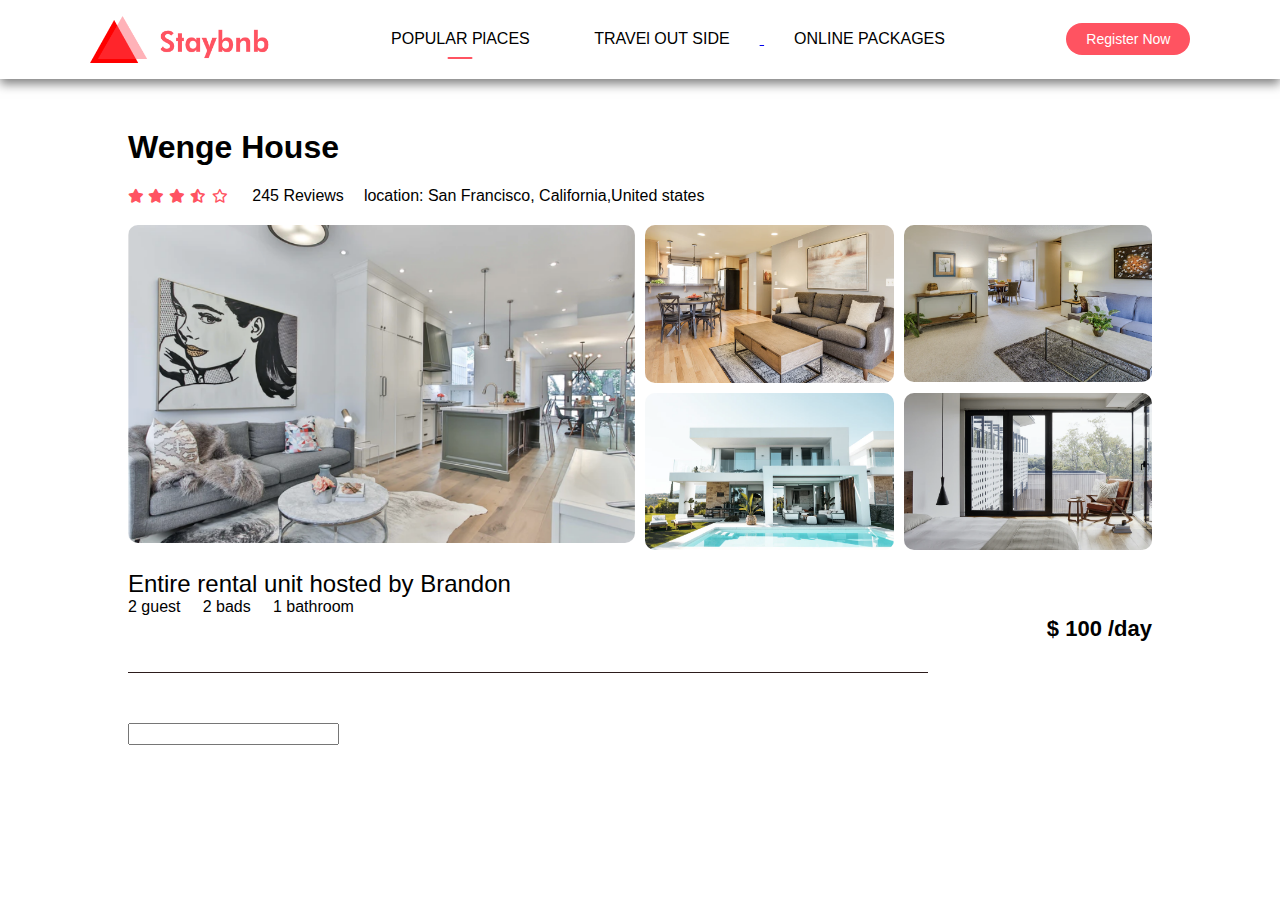
==== house.html @ 7c948ee9 "house.html and css" ====
<!DOCTYPE html>
<html lang="en">

<head>
    <meta charset="UTF-8">
    <meta http-equiv="X-UA-Compatible" content="IE=edge">
    <meta name="viewport" content="width=device-width, initial-scale=1.0">
    <link rel="stylesheet" href="/Css/normalize.css">
    <link rel="stylesheet" href="/Css/all.min.css">
    <link rel="stylesheet" href="/Css/style.css">
    <script src="/js/main.js" defer ></script>
    <title>House-details page-Iron</title> 
</head>
<body>
    <nav id="navBar" class="navbar-white">
        <img src="images/logo-red.png" class="logo" alt="">
        <ul class="nav-links">
            <li><a href="#" class="active">POPULAR PlACES</a></li>
            <li><a href="#">TRAVEl OUT SIDE</li>
            <li><a href="#">ONLINE PACKAGES</a></li>
        </ul>
        <a href="#" class="Register-btn">Register Now</a>
        <i class="fa-solid fa-bars hideBtn" id="hideBtn"></i>
    </nav>
<div class="house-details">
<div class="house-title">
    <h1>Wenge House</h1>
    <div class="row">
        <div>
            <i class="fa fa-star"></i>
            <i class="fa fa-star"></i>
            <i class="fa fa-star"></i>
            <i class="fas fa-star-half-alt"></i>
            <i class="far fa-star"></i>
            <span>245 Reviews</span>  
        </div>
        <div>
            <p>location: San Francisco, California,United states</p>
        </div>
    </div>
</div>
<div class="gallery">
    <div class="gallery-img-1"><img src="images/house-1.png"></div> 
    <div><img src="images/house-2.png"></div> 
    <div><img src="images/house-3.png"></div> 
    <div><img src="images/house-4.png"></div> 
    <div><img src="images/house-5.png"></div> 
</div>
<div class="small-detailes">
    <h2>Entire rental unit hosted  by Brandon</h2>
    <p>2 guest &nbsp; &nbsp; 2 bads &nbsp; &nbsp; 1 bathroom</p>
    <h4>$ 100 /day</h4>
</div>
<hr class="line">
<form class="chech-form">
    <input type="text">
</form>
</div>





</body>
</html>
---- Css/style.css ----
*{
    margin:0;
    padding:0;
    box-sizing:border-box;
    font-family:'poppins',sans-serif;
}

.header{
    background-image:url("../images/banner.png") ;
    min-height: 100vh;
    width: 100%;
    background-size: cover;
    background-position:center ;
}
nav{
    display: flex;
    justify-content: space-between;
    align-items: center;
    flex-direction: row;
    padding:1rem 7% ;
}
.logo{
    width: 180px;
    cursor:pointer ;
}
.nav-links li{
list-style: none;
display:inline-block;
margin:10px 30px;
}
.nav-links li a{
    text-decoration: none ;
    color: #000000;
}
.Register-btn{
    background:#ff5361;
    color:#000000;
    padding: 8px 20px;
    border-radius: 20px;
    text-decoration: none;
    font-size: 14px;
}
.container{
    padding: 0 7%;
}
.header h1{
    font-size: 4vw;
    font-weight: 500;
    color: #fff;;
    text-align: center;
    padding-top: 22%;
}
.search-bar{
    background: #fff;
    width:70% ;
    margin: 30px;
    padding:6px 10px 6px 30px;
    border-radius:50px;
    margin-left: 15%;
}
.search-bar form{
display: flex;
align-items: center;
flex-direction: wrap;
}
.search-bar form input{
    display: block;
    border: 0;
    outline: none;
    background: transparent;
}
.search-bar form button{
    background:#ff5361 ;
    width: 55px;
    height: 55px;
    border-radius: 50%;
    border: 0;
    outline: none;
}
.location-input{
    flex: 1;

}
.search-bar form label{
    font-weight: 3rem;
}
/*-----exclusives----*/
.sub-title{
    margin: 50px 0 20px;
    font-size: 2.2vw;
    font-weight: 500;
    color: #333;

}
.exclusives{
display: grid;
grid-template-columns: repeat(auto-fit,minmax(250px,3fr));
grid-gap: 30px;

}
.exclusives div img{
    width: 100%;
    border-radius: 20px;
}
.exclusives div{
position: relative;
}
.exclusives div span {
  position: absolute;
  top: 50%;
  left: 50%;  
  transform: translate(-50%, -50%);
  text-align: center;
  color: #fff;
  font-size: 1rem;
}
/*-----trending-places---*/
.trending{
    display: grid;
grid-template-columns: repeat(auto-fit,minmax(250px,3fr));
grid-gap: 30px;
margin-bottom: 30px;
}
.trending div img{
    width: 100%;
    border-radius: 10px;
}
.trending h3{
    font-weight: 600;
    margin-top: 10px;
}
/*----call to action---*/
.cta{
    margin: 80px 0;
    background-image: linear-gradient(to right, #3f2321, transparent) ,url(../images/banner-2.png);
    background-position: center;
    border-radius: 10px;
    padding: 5%;
    color: #fff;
}
.cta h3{
    font-size: 4vw;
    line-height: 5.3vw;
    font-weight: 500;
}
.cta p{
    font-size: 1.5rem;
    margin:10px 0;
}
.cta-btn{
    background:#ff5361 ;
    color: #fff;
    text-decoration: none;
    padding: 12px 30px;
    border-radius: 10px;
    margin-top: 20px;
    display: inline-block;
}
/*---travellers stories--*/

.stories{
    display: grid;
    grid-template-columns: repeat(auto-fit,minmax(250px,3fr));
    grid-gap: 30px;
    margin-bottom: 30px;
    }
    .stories div img {
        width: 100%;
        border-radius: 10px;
    }
    .stories div{
        position: relative;
        text-align: center;
    }
    .stories p{
        width: 80%;
        position: absolute;
        top: 50%;
        left: 50%;
        transform: translate(-50%,-50%);
        color: #fff;
        font-size: 1.5rem;
    }
    .Start-btn{
        text-decoration:none ;
        background: #ff5361;
        color: #fff;
        width:50%;
        max-width: 350px;
        display:block;
        margin: 60px auto;
        padding: 15px;
        border-radius: 30px;
        font-size: 25px;
        font-weight:5% ;
        text-align: center;
    }
    
/*------about-msg-----*/
.about-msg{
    text-align: center;
    margin: 80px 0;
    color: #333;
    font-size: 17px;
}
.about-msg h2{
    font-size: 28px;
    margin-bottom: 30px;
    font-weight: 500;
}
/*-----footer---*/
.footer{
margin: 80px 0 10px;
text-align: center;
}
.footer a{
    text-decoration: none;
    color: #999;
    font-size: 2rem;
    margin: 0 10px;
}
.footer hr{
    background: #999;
    height:1px;
    width: 100%;
    margin:20px 0;
}
.footer p{
    padding-bottom: 15px;
}
.active{
    position:relative;
}
.active::after{
    content: '';
    background: #ff5361;
    width: 25px;
    height: 2px;
    position: absolute;
    left: 50%;
    transform: translateX(-50%);
    bottom: -12px;
    border-radius: 2px;
}
nav .fa-bars{
    display: none;
}
/*---for small screen devices---*/
@media only screen and (max-width:700px){
    .logo{
        position: fixed;
        top: 4%;
        left: 7%;
    }
    nav{
        position: fixed;
        top:0 ;
        z-index: 100;
        display: inline-block;
        width: 100%;
        padding: 100px 7% 0;
        background: #ff5361;
        text-align: right;
        max-height: 100px;
        overflow: hidden;
        transition: max-height 0.5s;
    }
    nav .nav-links li {
        margin: 10px 0;
        display: block;
    }
    .Register-btn{
        margin: 15px 0 30px;
        display: inline-block;
    }
    nav .fa-bars{
        display: block;
        position: fixed;
        top: 4%;
        right: 7%;
        color: #fff;
        font-size: 28px;
    }
    .hideBtn{
        color: #000 !important;
    }
    .active::after{
        background:#fff;
        left: -40px;
        transform: translate(0, 50%);
        bottom: 50%;
    }
.hidemenu{
    max-height: 300px;
}
.header h1{
    padding-top: 200px;
    font-size: 7vw;
}
.search-bar{
    margin: 30px auto;
    padding: 20px 10px 30px;
    border-radius: 5px;
    width: 90%;
    position: relative;
}
.search-bar form{
    display: block;
}
.search-bar form input{
    border-bottom: 1px  solid #ff5361;
    width: 10%;
    margin-bottom:20px;
    margin-top: 10px;
    padding-bottom: 10px;
}
.search-bar form button{
    position: absolute;
    bottom: 0;
    left: 50%;
    transform: translate(-50%);

}
.sub-title{
    font-size: 6vw;
}
.cta{
    padding: 15% 5%;
}
.cta h3{
    font-size: 7vw;
    line-height: 8vw;
}.cta p{
    font-size: 14px;
}
.cta-btn{
    padding: 6px 15px;
    border-radius: 4px;
    margin-top: 10px;
    font-size: 14px;
}
.stories p{
    font-size: 22px;
}
.about-msg{
    font-size: 15px;
}

}
/*------listing page-----*/
.navbar-white{
    background: #fff;
    box-shadow: 0 5px 10px rgba(0,0,0,0.5 );
}
.navbar-white .nav-links li a{
    color: #000000;
}
.navbar-white .Register-btn{
    background:#ff5361;
    color: #fff;
}
nav  .navbar-white .fa-bars{
    color: #000;
}
.navbar-white .active::after{
    background: #ff5361;
}
.list-container{
    margin-top: 60px;
    display: flex;
    flex-wrap: wrap;
    justify-content: space-between;
}
.left-col{
    flex-basis: 70%;
}
.right-col{
    flex-basis: 25%;
}
.left-col h1{
    color: #333;
    font-weight: 600;
    margin-bottom:30px ;
}
.house{
    display: flex;
    justify-content: space-between;
    flex-wrap: wrap;
    padding: 30px 0;
    border-top: 1px solid #ccc;
}
.house-img{
    flex-basis: 40%;
}
.house-info{
    flex-basis: 58%;
    color: #555;
}
.house-img img{
    width: 100%;
    border-radius: 12px;
}
.house-info h3{
    font-weight: 600;
    color: #333;
    font-size: 22p;
    margin: 4px 0;
}
.house-info i{
    color: #ff5361;
    font-size: 18px;
    margin: 10px 1px;
}
.house-price{
    text-align: right;
}
.house-price h4{
    font-size: 20px;
}
.house-price h4 span{
    font-size: 16px;
    font-weight: 500;
}
.sidebar{
    border: 1px solid #999;
    padding: 30px 10px;
    margin-top: 30px;
    width: 80%;
}
.sidebar h2{
    font-weight: 500;
}
.sidebar h3{
    font-weight: 500;
    margin: 20px 0 10px;
}
.Filters{
    display: flex;
    align-items: center;
    color: #555;
    margin-bottom: 10px;
}
.Filters p{
    flex: 1;
}
.Filters input{
    margin-right: 15px;
    cursor: pointer;
}
.sidebar-link{
    text-align: right;
    margin-bottom: 10px;
    margin: 20px 0;
}
.sidebar-link a{
    text-decoration: none;
    border-radius: 100px;
    width: auto;
    padding: 6px 1px;
    background-color: #ff5361;
    color: #fff;
}
.padinatio{
    display: flex;
align-items: center;
justify-content: center;
margin: 10px 0;

}
.right-arrow{
    transform: rotate(180deg);
}
.padinatio span{
    border-radius: 50px;
    cursor: pointer;
    text-align: center;
    width: 10%;
    height: 4%;
    margin: 10px 0px;
    font-size:1.5rem ;
}
.padinatio .current{
background: #333;
color: #fff;
aspect-ratio: 1;
height:0.5em ;
width: 1rem;
padding:1.5rem ;
margin-left:3%;
font-size:1.5rem ;
display: flex;
justify-content: center;
align-items: center;
}
.img-shm{
    width: 2rem;
}

@media only screen and (max-width: 700px){
    .list-container{
        margin-top:150px;
    }
    .left-col, .right-col, .house-img, .house-info{
        flex-basis: 100%;
    }
}
/*--------house-details page---*/
.house-details{
    padding:0 10%;
}
.house-title{
    margin-top:50px;
}
.house-title h1{
    font-weight: 600;
}
.house-title .row{
    display: flex;
    flex-wrap: wrap;
    align-items: center;
    margin: 10px 0;
}
.house-title span{
    margin: 0 20px;
}
.house-title i{
    color: #ff5361;
    font-size: 14px;
}
.gallery{
    display: grid;
    grid-gap:10px;
    grid-template-areas: 'first first . .' 'first first . .';
    margin: 20px 0; 
}
.gallery div img{
    width: 100%;
    display: block;
    border-radius: 10px;
}
.gallery-img-1{
    grid-area: first;
}
.small-detailes h2{
font-weight: 500;
}
.small-detailes h4{
    text-align: right;
    font-size: 22px;
}
.line{
    border: 0;
    height: 1px;
    background: #2c1c1c;
    width: 100%;
    max-width: 800px;
    margin: 30px 0 50px;
}
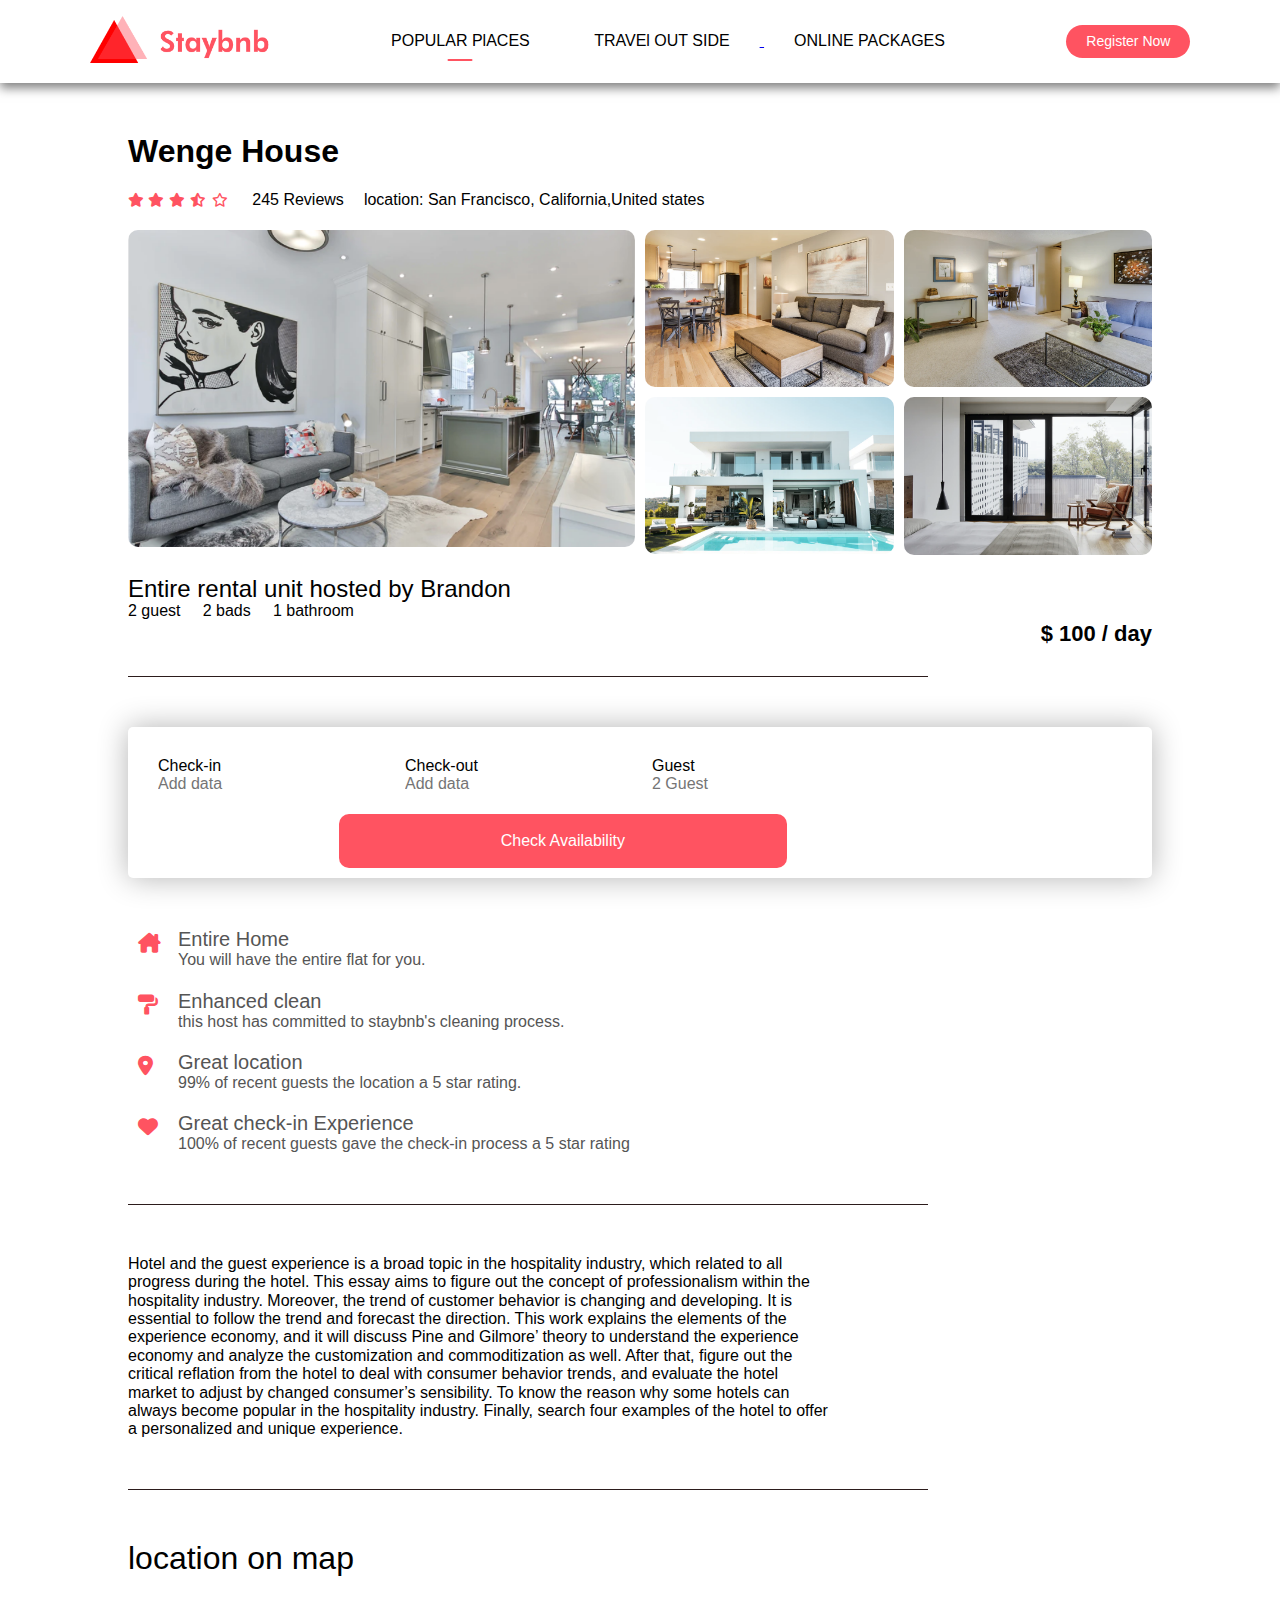
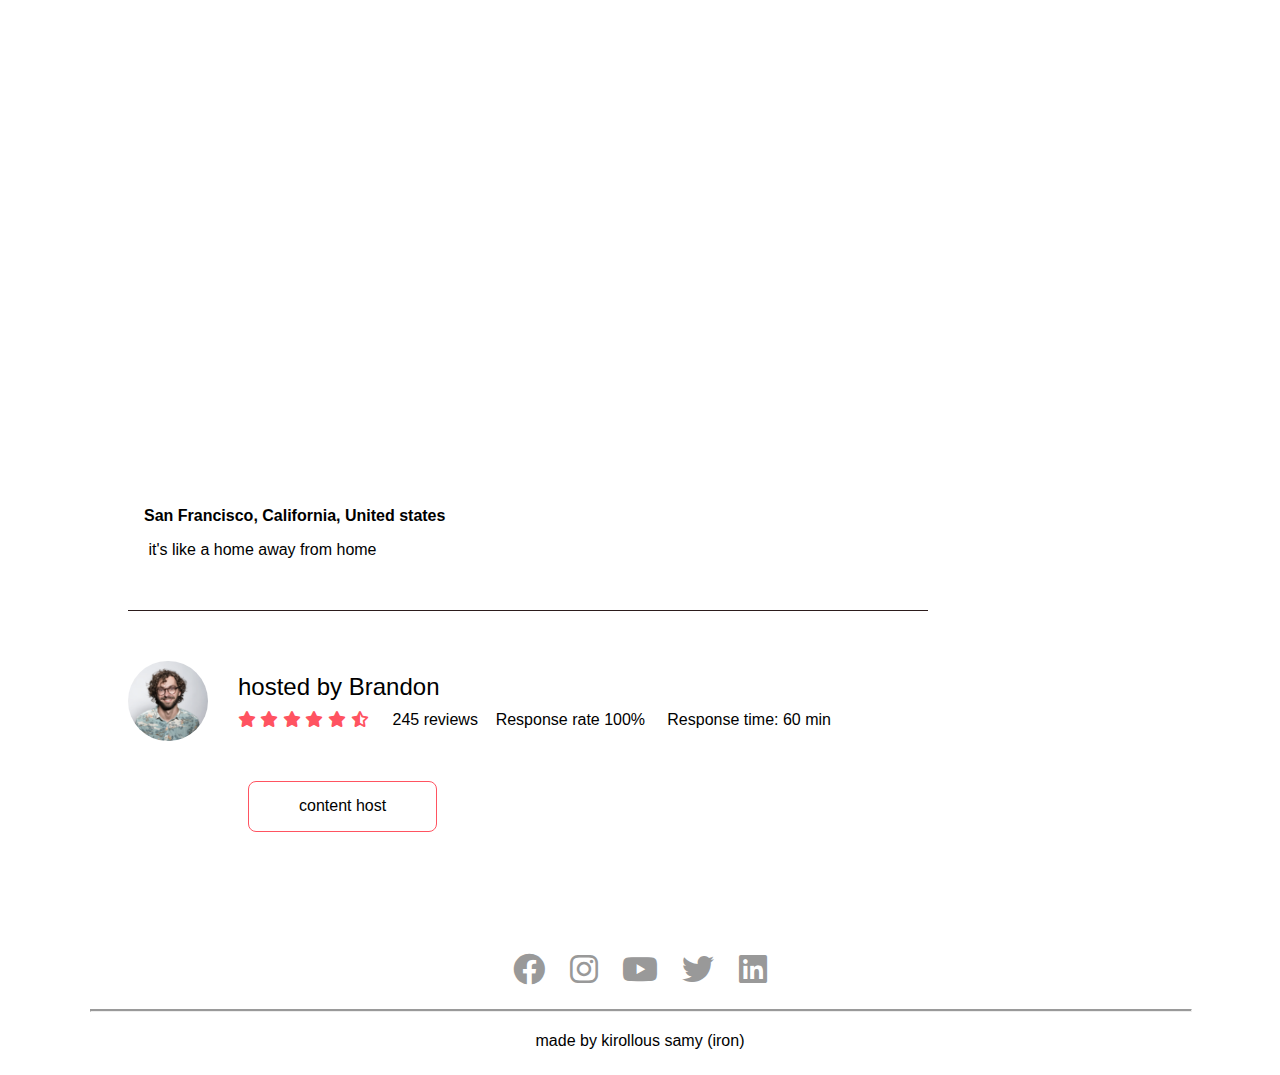
==== commit 0326c80b: "anther update in html and css" ====
--- a/house.html
+++ b/house.html
@@ -13,11 +13,13 @@
 </head>
 <body>
     <nav id="navBar" class="navbar-white">
+        <a href="index.html">
         <img src="images/logo-red.png" class="logo" alt="">
+    </a>
         <ul class="nav-links">
             <li><a href="#" class="active">POPULAR PlACES</a></li>
             <li><a href="#">TRAVEl OUT SIDE</li>
-            <li><a href="#">ONLINE PACKAGES</a></li>
+            <li><a href="listing.html">ONLINE PACKAGES</a></li>
         </ul>
         <a href="#" class="Register-btn">Register Now</a>
         <i class="fa-solid fa-bars hideBtn" id="hideBtn"></i>
@@ -49,13 +51,99 @@
 <div class="small-detailes">
     <h2>Entire rental unit hosted  by Brandon</h2>
     <p>2 guest &nbsp; &nbsp; 2 bads &nbsp; &nbsp; 1 bathroom</p>
-    <h4>$ 100 /day</h4>
+    <h4>$ 100 / day</h4>
 </div>
 <hr class="line">
 <form class="chech-form">
-    <input type="text">
+    <div>
+        <label>Check-in</label>
+        <input type="text" placeholder="Add data"> 
+    </div>
+    <div>
+        <label>Check-out</label>
+        <input type="text" placeholder="Add data"> 
+    </div>
+    <div class="guest-field">
+        <label>Guest</label>
+        <input type="text" placeholder="2 Guest"> 
+    </div>
+    <button type="submit">Check Availability</button>
 </form>
+
+<ul class="details-list">
+    <li><i class="fa-sharp fa-solid fa-house-chimney"></i>Entire Home 
+        <span> You will have the entire flat for you.</span>
+    </li>
+    <li><i class="fa-solid fa-paint-roller"></i>Enhanced clean
+        <span> this host has committed to staybnb's cleaning process. </span>
+    </li>
+    <li><i class="fa-solid fa-location-dot"></i>Great location 
+        <span> 99% of recent guests the location a 5 star rating.</span>
+    </li>
+    <li><i class="fa-solid fa-heart"></i>Great check-in Experience 
+        <span>100% of recent guests gave the check-in process a 5 star  rating</span>
+    </li>
+</ul>
+
+<hr class="line">
+
+<p class="home-desc">Hotel and the guest experience is a broad topic in the hospitality industry,
+     which related to all progress during the hotel.
+      This essay aims to figure out the concept of professionalism within the hospitality industry.
+       Moreover, the trend of customer behavior is changing and developing.
+        It is essential to follow the trend and forecast the direction. 
+        This work explains the elements of the experience economy, 
+        and it will discuss Pine and Gilmore’ theory to understand the experience economy and analyze the customization
+         and commoditization as well. After that, figure out the critical reflation from the hotel to deal with consumer
+          behavior trends, and evaluate the hotel market to adjust by changed consumer’s sensibility.
+           To know the reason 
+          why some hotels can always become popular in the hospitality industry. Finally,
+     search four examples of the hotel to offer a personalized and unique experience.</p>
+
+     <hr class="line">
+
+<div class="map"> 
+    <h3>location on map </h3>
+    <iframe src="https://www.google.com/maps/embed?pb=!1m18!1m12!1m3!1d50470.02982613711!2d-122.
+    47879946861185!3d37.757760688649945!2m3!1f0!2f0!3f0!3m2!1i1024!2i768!4f13.
+    1!3m3!1m2!1s0x80859a6d00690021%3A0x4a501367f076adff!2sSan%20Francisco%2C%20CA%2C%20USA!5e0!3m2!1sen!2seg!
+    4v1683654641521!5m2!1sen!2seg" width="600" height="450" style="border:0;" allowfullscreen="" loading="lazy" 
+    referrerpolicy="no-referrer-when-downgrade"></iframe>
+<b>San Francisco, California, United states</b>
+<p>it's like a home away from home</p>
 </div>
+
+<hr class="line">
+<div class="host">
+    <img src="images/host.png">
+    <div>
+        <h2>hosted by Brandon</h2>
+        <p><span>
+            <i class="fa fa-star"></i>
+            <i class="fa fa-star"></i>
+            <i class="fa fa-star"></i>
+            <i class="fa fa-star"></i>
+            <i class="fa fa-star"></i>
+            <i class="fas fa-star-half-alt"></i>
+             
+        </span>&nbsp;  &nbsp; 245 reviews&nbsp;  &nbsp; Response rate 100%   &nbsp; &nbsp; Response time: 60 min</p>
+    </div>
+</div>
+<a href="#" class="Content-host">content host</a>
+</div>
+<div class="container">
+
+
+                    <footer class="footer">
+                        <a href="http://facebook.com/"><i class="fa-brands fa-facebook"></i></a>
+                        <a href="http://instagram.com/"><i class="fa-brands fa-instagram"></i></a>
+                        <a href="http://youtube.com/"><i class="fa-brands fa-youtube"></i></a>
+                        <a href="http://twitter.com/"><i class="fa-brands fa-twitter"></i></a>
+                        <a href="http://linkedin.com/"><i class="fa-brands fa-linkedin"></i></a>
+                        <hr>
+                        <p>made by kirollous samy (iron)</p>
+                </footer>
+                </div>
 
 
 
--- a/Css/style.css
+++ b/Css/style.css
@@ -556,30 +556,190 @@
     max-width: 800px;
     margin: 30px 0 50px;
 }
-
-
-
-
-
-
-
-
-
-
-
-
-
-
-
-
-
-
-
-
-
-
-
-
-
-
-
+.chech-form{
+    margin: 30px 0;
+    background: #fff;
+    box-shadow: 0 0 30px  rgba(0, 0 ,0 ,0.3);
+    border-radius: 5px;
+    display: flex;
+    flex-wrap: wrap;
+    align-items: center;
+    padding: 10px 10px ;
+}
+.chech-form label{
+    display:block ;
+}
+.chech-form div{
+    padding: 20px;
+}
+.chech-form input{
+    background: transparent;
+    border:0 ;
+    outline: none;
+}
+.chech-form button{
+    background:#ff5361;
+    border: 0;
+    outline: none;
+    color: #fff;
+    padding: 18px;
+    width: 28rem;
+    border-radius: 10px;
+    font-size: 16px;
+    margin-left: 20%;
+}
+.details-list{
+    list-style: none;
+    margin: 50px 0;
+}
+.details-list li{
+    margin-left:50px;
+    font-size: 20px;
+    font-weight: 500;
+    margin-bottom: 20px;
+    color: #555;
+    position: relative;
+}
+.details-list li span{
+    display: block;
+    font-weight: 400;
+    font-size:16px; 
+}
+.details-list li i{
+    position: absolute;
+    top: 5px;
+    left: -40px;
+    color: #ff5361;
+}
+.home-desc{
+    max-width: 700px;
+    margin-bottom: 50px;
+}
+.map{
+    margin:50px 0;
+}
+.map iframe{
+width: 100%;
+margin-bottom: 30px;
+}
+.map h3{
+    font-size: 2rem;
+    font-weight: 500;
+    margin-bottom: 30px;
+}
+.map b{
+    display: block;
+    margin: 16px;
+}
+.map p{
+    margin-left: 2%;
+}
+.host{
+    display: flex;
+    align-items: center;
+}
+.host img{
+    width: 80px;
+    border-radius: 50%;
+    margin-right: 30px;
+}
+.host h2{
+    margin-bottom: 10px;
+    font-weight: 500;
+}
+.host i{
+    color: #ff5361;
+}
+.Content-host{
+    display: inline-block;
+    text-decoration: none;
+    color: #000;
+    margin: 40px 0 40px 120px;
+    padding: 15px 50px;
+    border: 1px solid #ff5361;
+    border-radius: 8px;
+}
+/*----media query for house details page------*/
+@media only screen and (max-width:700px){
+    .house-details{
+        margin-top: 150px;
+    }
+    .row p{
+        margin-top:10px;
+    }
+    .gallery{
+        grid-template-areas: 'first first' '. .' '. .';
+    }
+    .small-detailes h2{
+        font-size: 20px;
+        margin-top:24px;
+    }
+    .small-detailes h4{
+        text-align: left;
+        margin: 10px 0;
+        font-size: 18px;
+    }
+    .chech-form{
+        padding: 10px 30px;
+    }
+    .chech-form div{
+        padding: 20px 0;
+        width:100%;
+    }
+    .chech-form input{
+        border-bottom: 1px solid #ccc;
+        width: 100%;
+        padding-bottom:5px ;
+    }
+    .chech-form button{
+     text-align: center;
+     justify-content: center;
+     margin-right: 14%;
+}
+.host{
+    display: block;
+    line-height: 28px;
+}
+
+}
+
+
+
+
+
+
+
+
+
+
+
+
+
+
+
+
+
+
+
+
+
+
+
+
+
+
+
+
+
+
+
+
+
+
+
+
+
+
+
+
+
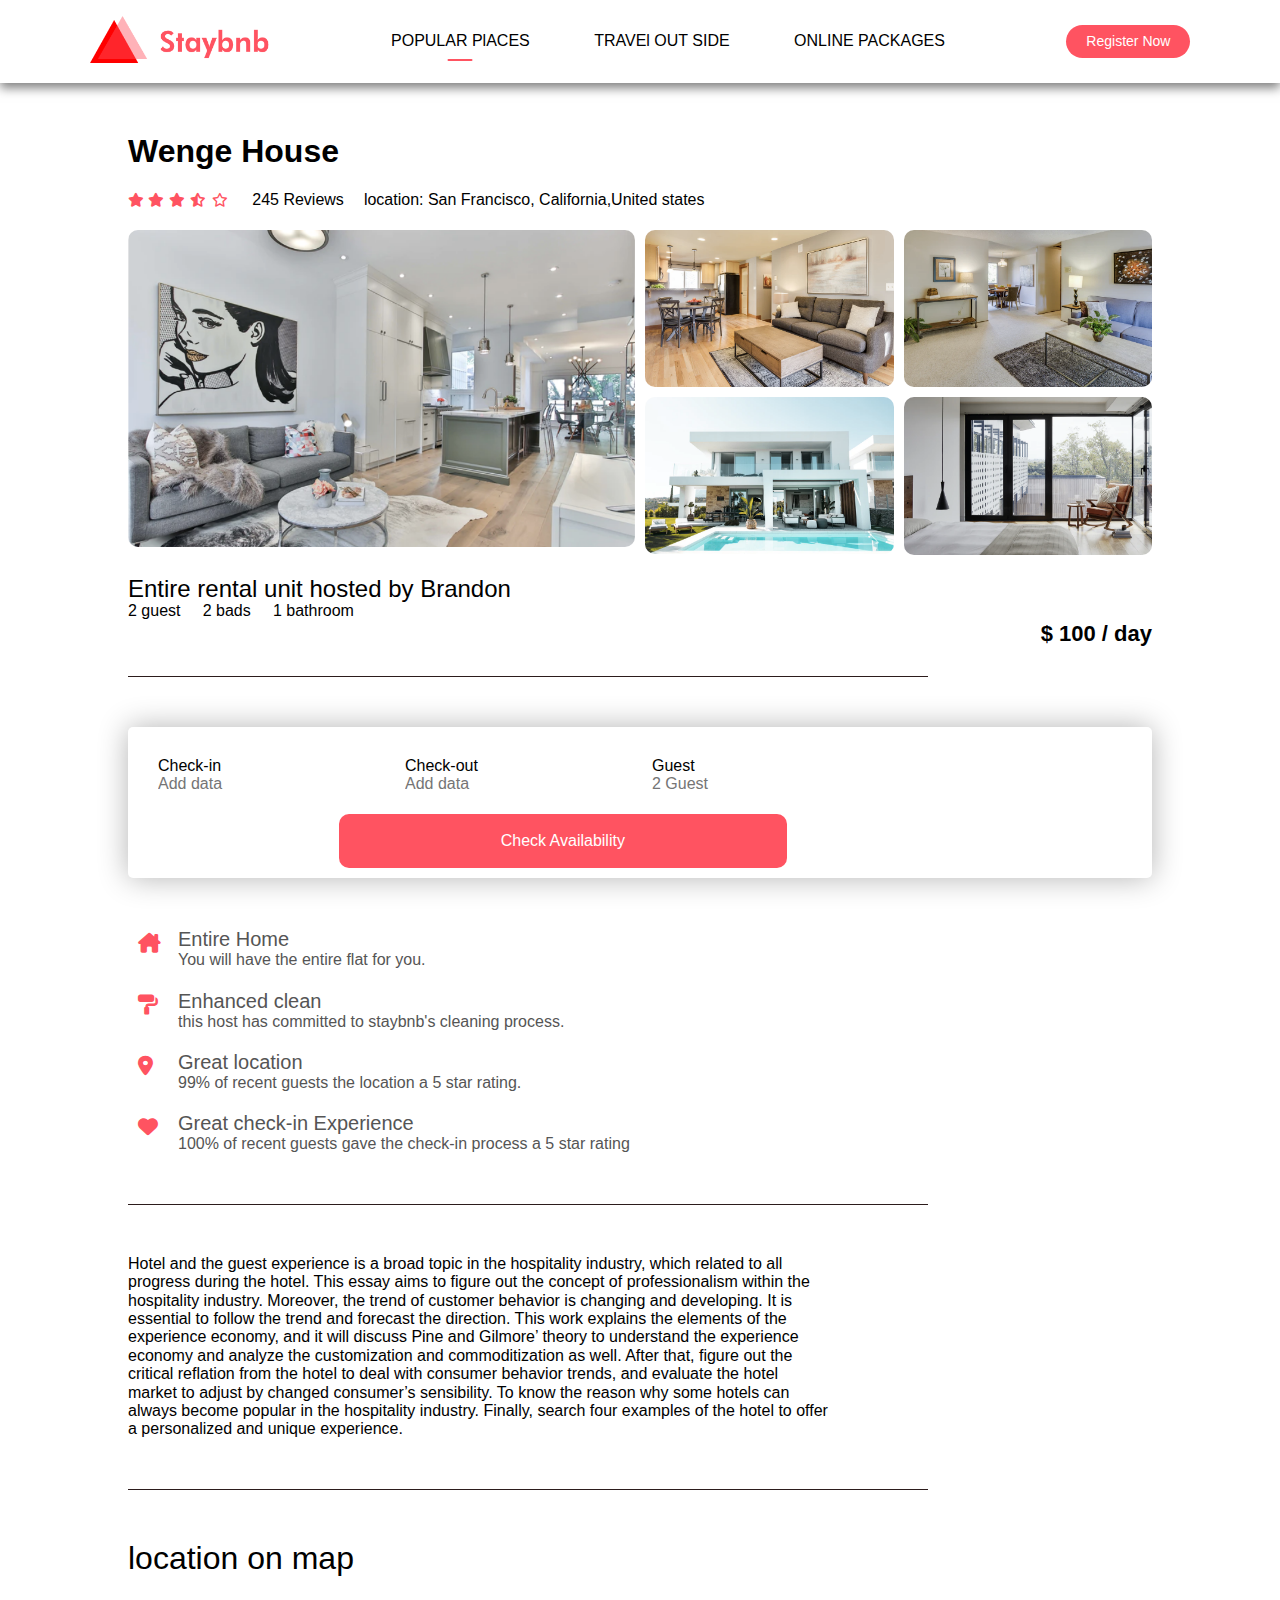
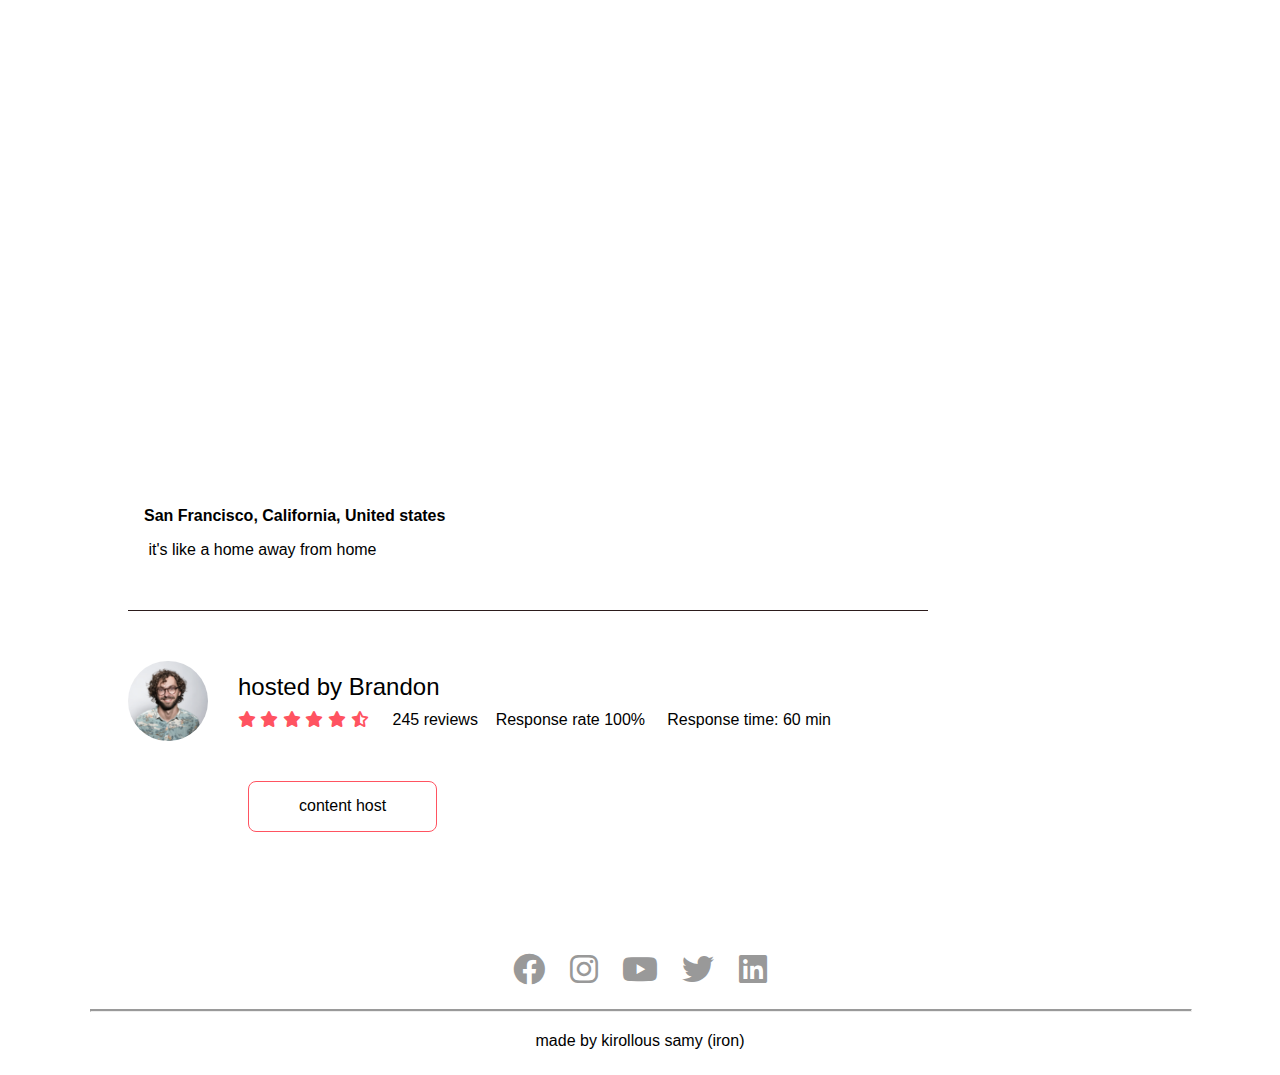
==== commit 261a048c: "Update HTml" ====
--- a/house.html
+++ b/house.html
@@ -18,7 +18,7 @@
     </a>
         <ul class="nav-links">
             <li><a href="#" class="active">POPULAR PlACES</a></li>
-            <li><a href="#">TRAVEl OUT SIDE</li>
+            <li><a href="house.html">TRAVEl OUT SIDE</a></li>
             <li><a href="listing.html">ONLINE PACKAGES</a></li>
         </ul>
         <a href="#" class="Register-btn">Register Now</a>
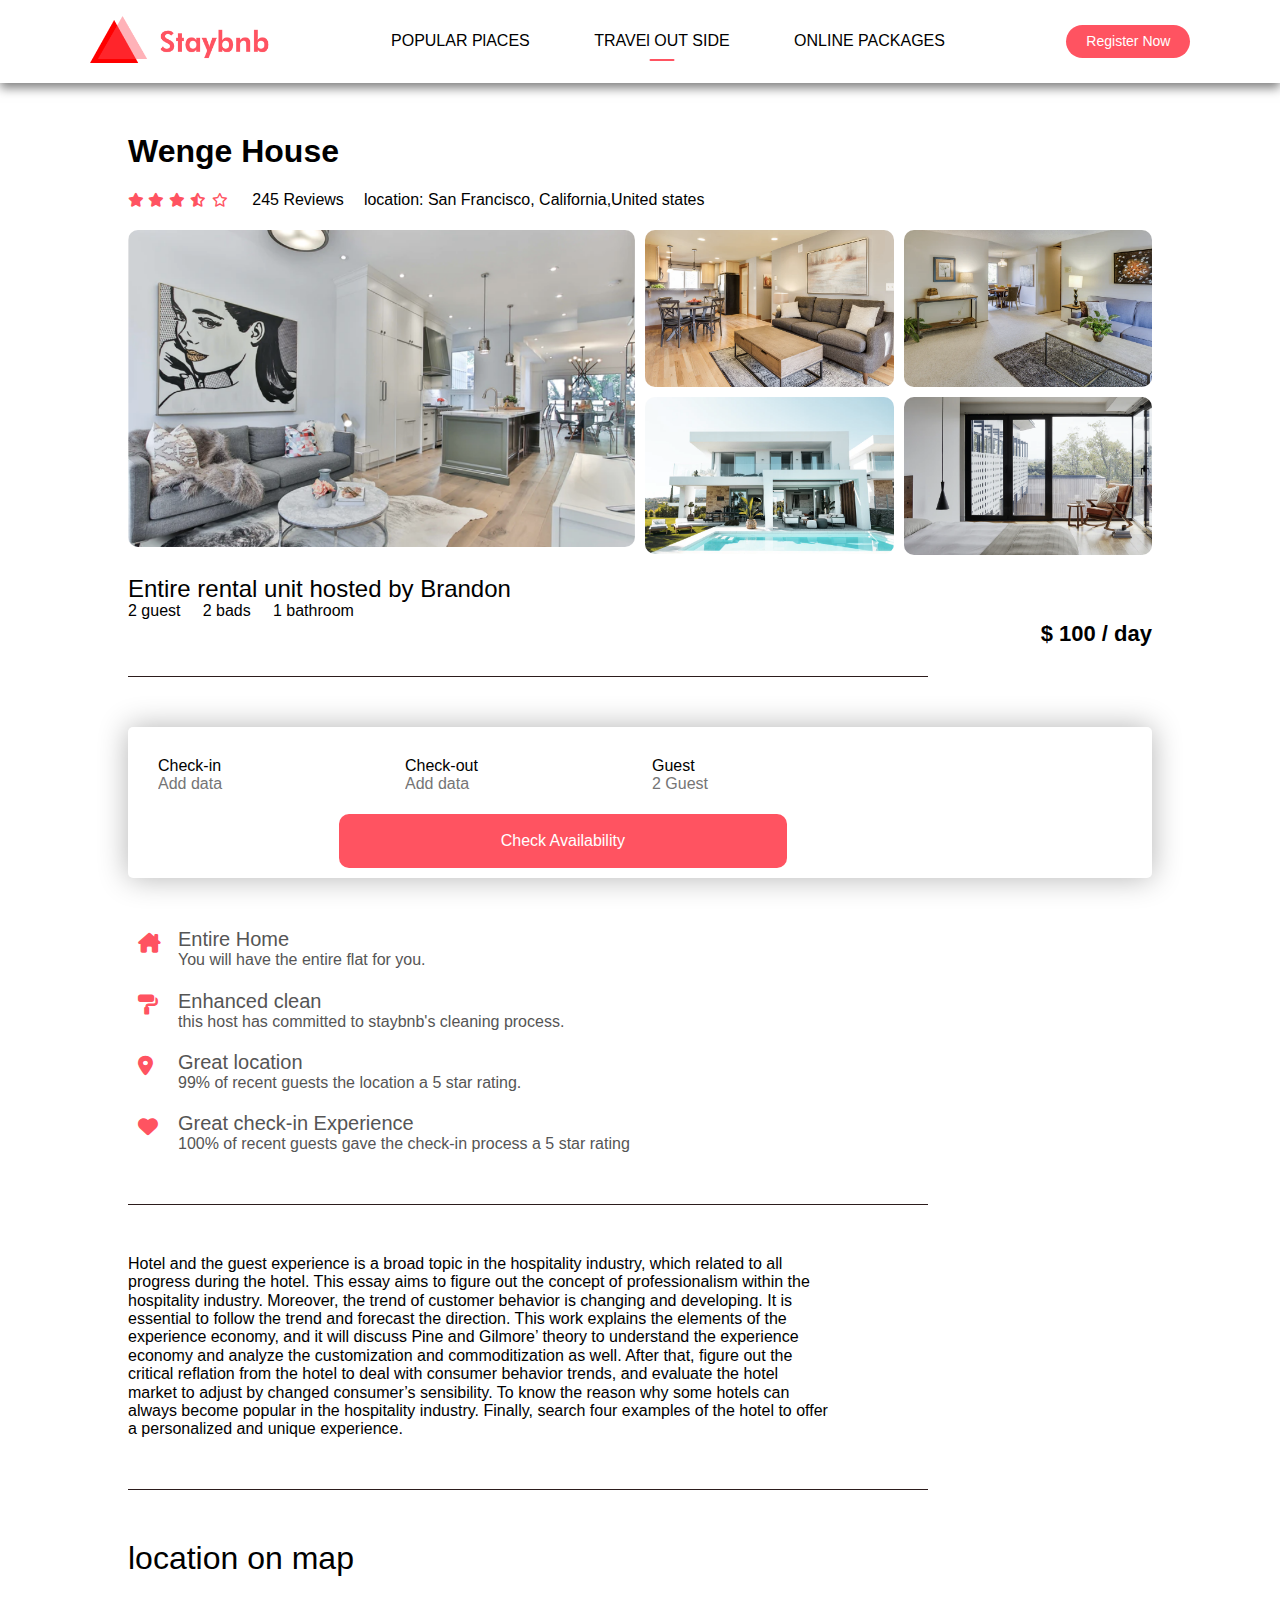
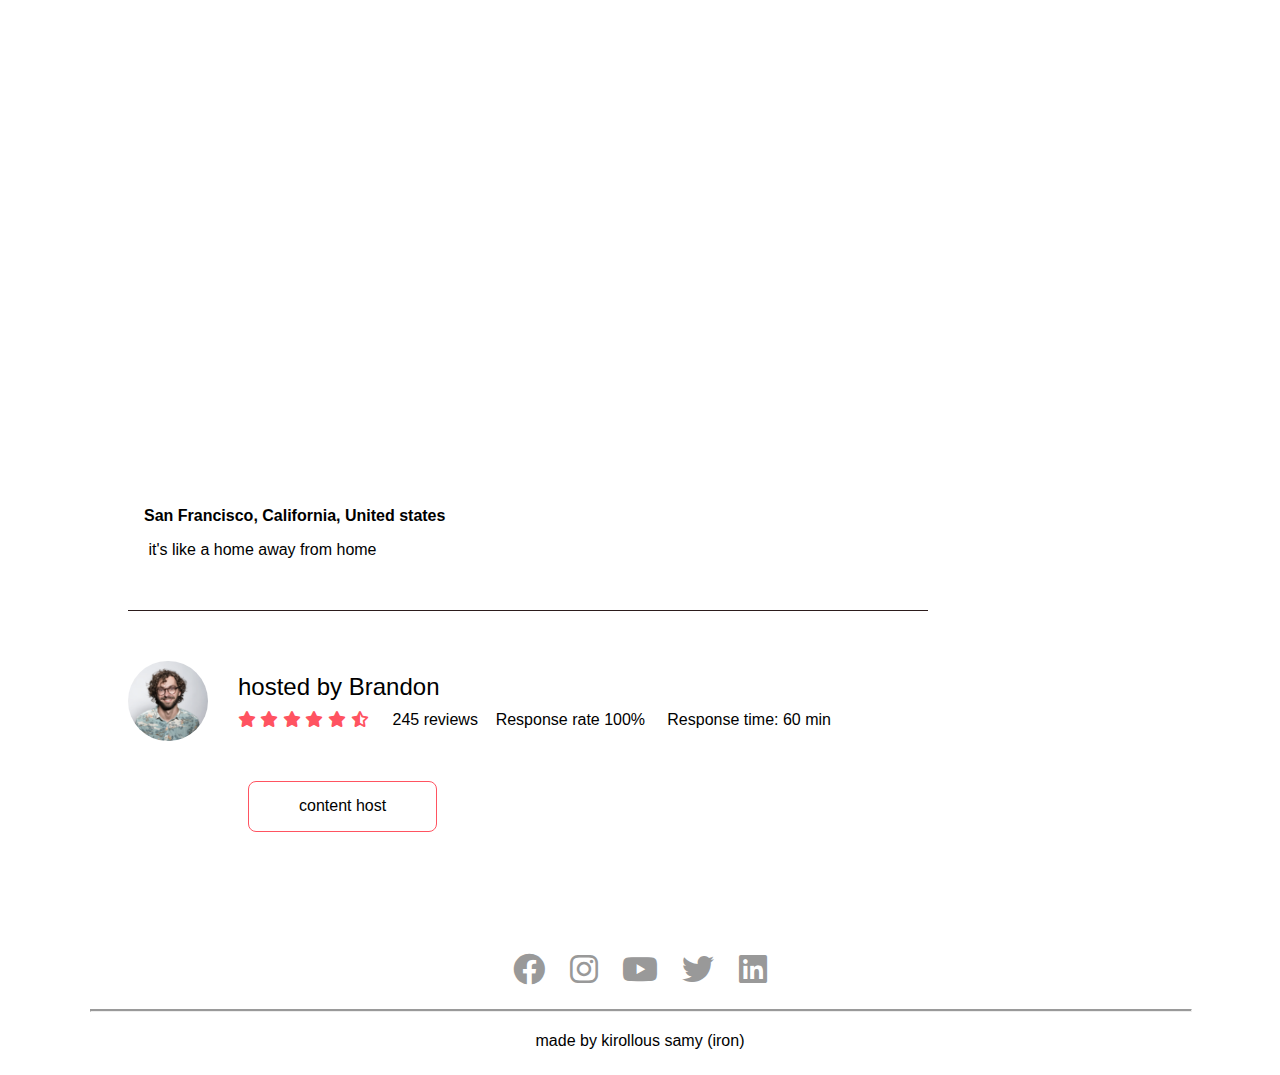
==== commit 43b034b9: "Update" ====
--- a/house.html
+++ b/house.html
@@ -13,13 +13,13 @@
 </head>
 <body>
     <nav id="navBar" class="navbar-white">
-        <a href="index.html">
+        <a href="./index.html">
         <img src="images/logo-red.png" class="logo" alt="">
     </a>
         <ul class="nav-links">
-            <li><a href="#" class="active">POPULAR PlACES</a></li>
-            <li><a href="house.html">TRAVEl OUT SIDE</a></li>
-            <li><a href="listing.html">ONLINE PACKAGES</a></li>
+            <li><a href="./index.html" >POPULAR PlACES</a></li>
+            <li><a href="./house.html" class="active">TRAVEl OUT SIDE</a></li>
+            <li><a href="./listing.html">ONLINE PACKAGES</a></li>
         </ul>
         <a href="#" class="Register-btn">Register Now</a>
         <i class="fa-solid fa-bars hideBtn" id="hideBtn"></i>
